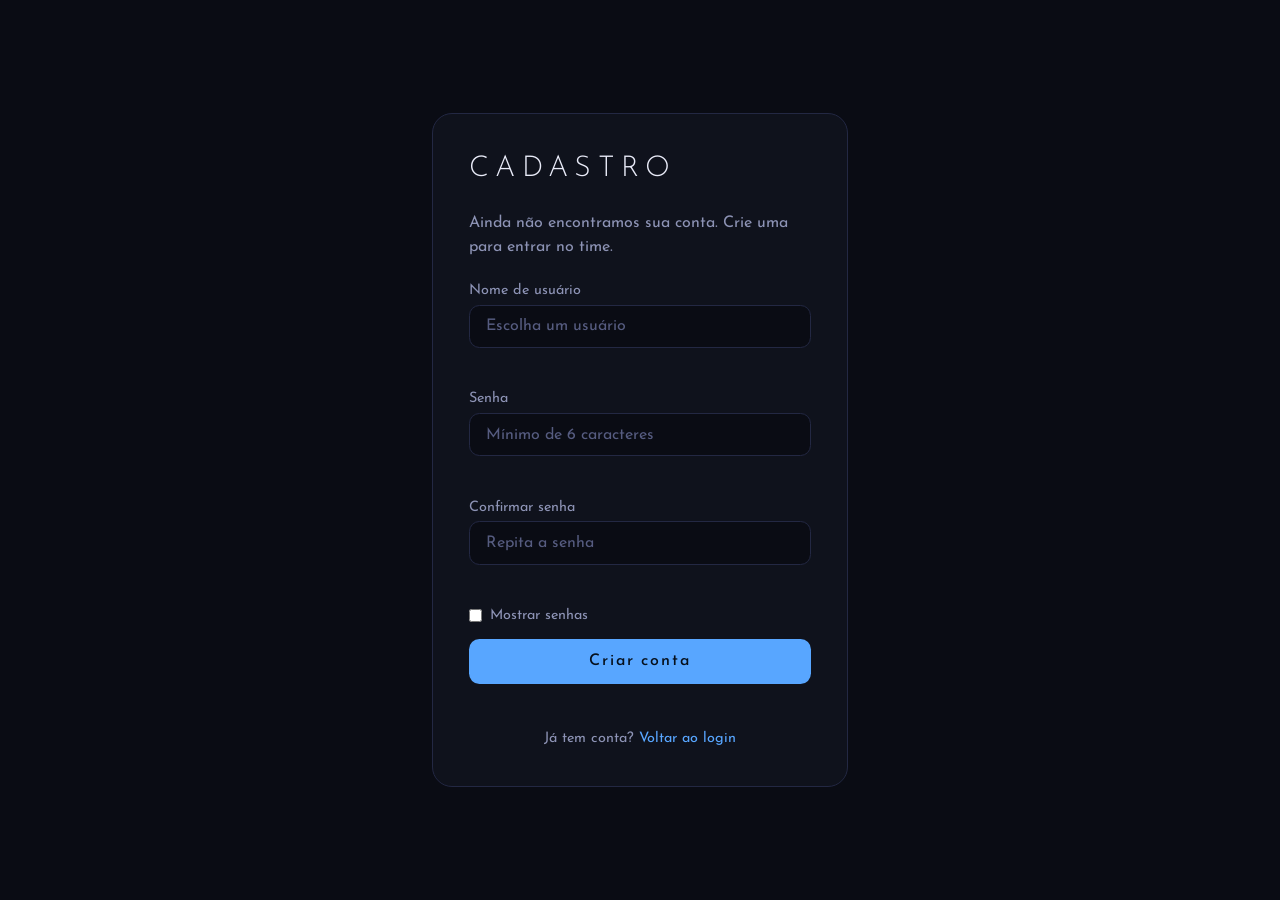
==== cadastro.html @ 7b5179e6 "br2" ====
<!DOCTYPE html>
<html lang="pt-BR">
<head>
  <meta charset="UTF-8">
  <meta name="viewport" content="width=device-width, initial-scale=1.0">
  <title>Cadastro</title>
  <link rel="preconnect" href="https://fonts.googleapis.com">
  <link rel="preconnect" href="https://fonts.gstatic.com" crossorigin>
  <link href="https://fonts.googleapis.com/css2?family=Josefin+Sans:wght@300;400;500;600&display=swap" rel="stylesheet">
  <link rel="stylesheet" href="./css/style.css">
</head>
<body class="plain">
  <main class="login">
    <section class="card">
      <h2>CADASTRO</h2>
      <p class="lead">Ainda não encontramos sua conta. Crie uma para entrar no time.</p>

      <form id="form" novalidate>
        <div class="field" id="f-user">
          <label for="user">Nome de usuário</label>
          <div class="input-wrap"><input id="user" type="text" autocomplete="username" placeholder="Escolha um usuário"></div>
          <p class="error" aria-live="polite"></p>
        </div>
        <div class="field" id="f-pass">
          <label for="pass">Senha</label>
          <div class="input-wrap"><input id="pass" type="password" autocomplete="new-password" placeholder="Mínimo de 6 caracteres"></div>
          <p class="error" aria-live="polite"></p>
        </div>
        <div class="field" id="f-pass2">
          <label for="pass2">Confirmar senha</label>
          <div class="input-wrap"><input id="pass2" type="password" autocomplete="new-password" placeholder="Repita a senha"></div>
          <p class="error" aria-live="polite"></p>
        </div>

        <label class="check"><input type="checkbox" id="show"> Mostrar senhas</label>

        <button type="submit" class="btn" id="btn">Criar conta</button>
        <p class="status" id="status" aria-live="polite"></p>
        <p class="alt">Já tem conta? <a href="index.html">Voltar ao login</a></p>
      </form>
    </section>
  </main>

  <script src="auth.js"></script>
  <script>
    const $ = (id) => document.getElementById(id);
    const status = $('status'), btn = $('btn');

    const q = new URLSearchParams(location.search);
    if (q.get('usuario')) $('user').value = q.get('usuario');

    function showError(id, msg) {
      const field = $(id).closest('.field');
      field.classList.toggle('invalid', !!msg);
      field.querySelector('.error').textContent = msg || '';
    }
    ['user', 'pass', 'pass2'].forEach((id) => $(id).addEventListener('input', () => showError(id, '')));

    $('show').addEventListener('change', (e) => {
      $('pass').type = $('pass2').type = e.target.checked ? 'text' : 'password';
    });

    $('form').addEventListener('submit', async (e) => {
      e.preventDefault();
      status.textContent = '';
      const user = $('user').value.trim(), pass = $('pass').value, pass2 = $('pass2').value;

      const errU = user.length < 3 ? 'Use pelo menos 3 caracteres.' : '';
      const errP = pass.length < 6 ? 'Use pelo menos 6 caracteres.' : '';
      const errP2 = pass2 !== pass ? 'As senhas não conferem.' : '';
      showError('user', errU); showError('pass', errP); showError('pass2', errP2);
      if (errU || errP || errP2) { $(errU ? 'user' : errP ? 'pass' : 'pass2').focus(); return; }

      btn.disabled = true;
      const result = await Auth.register(user, pass);

      if (result === 'exists') {
        btn.disabled = false;
        showError('user', 'Esse usuário já existe. Volte ao login.');
        $('user').focus();
        return;
      }
      if (result !== 'ok') {
        btn.disabled = false;
        status.textContent = 'Não foi possível salvar a conta neste navegador.';
        return;
      }
      status.textContent = 'Conta criada! Levando você ao login…';
      setTimeout(() => location.assign('login.html?cadastrado=1&usuario=' + encodeURIComponent(user)), 1200);
    });
  </script>
</body>
</html>
---- css/style.css ----
@font-face {
  font-family: "Alvarosa";
  src:
    local("Alvarosa Light"),
    url("fonts/Alvarosa-Light.woff2") format("woff2"),
    url("fonts/Alvarosa-Light.otf") format("opentype");
  font-weight: 300 400;
  font-style: normal;
  font-display: swap;
}

:root {
  --bg: #0a0c14;
  --panel: #11141f;
  --line: #232843;
  --text: #e9ebf8;
  --muted: #8d93b5;
  --accent: #58a6ff;
  --lamp: #ffda47;
  --mark: rgb(141 147 181 / 0.45);
  --error: #ff7a8a;
  --font: "Alvarosa", "Josefin Sans", system-ui, sans-serif;
}

* { box-sizing: border-box; margin: 0; }
html, body { min-height: 100%; }
body { font-family: var(--font); color: var(--text); background: var(--bg); display: grid; }

.stage {
  --mark-now: var(--mark);
  position: fixed;
  inset: 0;
  z-index: 0;
  overflow: hidden;
  transition: filter 0.7s ease, transform 0.7s ease;
}
.stage svg { display: block; width: 100%; height: 100%; overflow: visible; }

.login {
  position: relative;
  z-index: 1;
  width: 100%;
  min-height: 100vh;
  min-height: 100svh;
  padding: clamp(1.75rem, 4vw, 3rem);
  display: grid;
  place-items: center;
  pointer-events: none;
  transition: filter 0.7s ease, transform 0.7s ease;
}

#scene { --r-base: #11141f; --r-mid: #171b29; --r-light: #1d2233; --r-joint: #0a0c14; --r-stroke: #0e111a; --r-text: #2d3450; }
#scene.on { --r-base: #1e2632; --r-mid: #2b3746; --r-light: #3b4b5e; --r-joint: #151a24; --r-stroke: #0d121a; --r-text: #8fa6c4; }

.mat { transition: fill 0.6s cubic-bezier(0.4, 0, 0.2, 1), stroke 0.6s cubic-bezier(0.4, 0, 0.2, 1); }
#light-beam { opacity: 0; transition: opacity 0.6s; pointer-events: none; }
#scene.on #light-beam { opacity: 1; }
#core-glow { opacity: 0; transition: opacity 0.4s; }
#scene.on #core-glow { opacity: 1; }
#filament { stroke: #2a2a2a; transition: all 0.3s; }
#scene.on #filament { stroke: #fff; filter: drop-shadow(0 0 6px #ffea75); }
#bulb-glass { fill: rgba(255, 255, 255, 0.02); transition: fill 0.4s; }
#scene.on #bulb-glass { fill: rgba(255, 234, 117, 0.25); }
#visor-light { fill: #0a3a60; transition: all 0.5s; animation: pulse 2.4s ease-in-out infinite; }
#scene.on #visor-light { fill: var(--accent); filter: drop-shadow(0 0 12px var(--accent)); animation: none; }

@keyframes pulse { 50% { fill: #1c6fb8; } }
@keyframes float { 50% { transform: translateY(-15px); } }

#foreground-group { animation: float 6s ease-in-out infinite; }
#right-arm, #right-elbow, #right-hand, #switch-handle {
  transition: all 0.15s cubic-bezier(0.4, 0, 0.2, 1), stroke 0.6s, fill 0.6s;
}
#robot-scale { cursor: pointer; touch-action: manipulation; -webkit-tap-highlight-color: transparent; }
#robot-scale:focus, #robot-scale:focus-visible { outline: none; }

.lit .card { border-color: rgb(255 218 71 / 0.3); box-shadow: 0 0 48px rgb(255 218 71 / 0.07); }

.card {
  background: rgb(17 20 31 / 0.86);
  backdrop-filter: blur(6px);
  border: 1px solid var(--line);
  border-radius: 1.25rem;
  padding: 2.5rem 2.25rem;
  opacity: 0.28;
  pointer-events: none;
  transition: opacity 0.6s, border-color 0.6s, box-shadow 0.6s;
}
@media (min-width: 761px) {
  .card { transform: translateX(clamp(-11rem, -12vw, -5rem)); }
}
.lit .card { opacity: 1; pointer-events: auto; }

/* Frase de chamada: apagada com a luz desligada, acesa com a luz ligada */
.welcome-message {
  position: absolute;
  top: clamp(2rem, 7vh, 5rem);
  right: clamp(1.5rem, 5vw, 5rem);
  width: min(34rem, 45vw);
  display: flex;
  flex-direction: column;
  gap: 0.15em;
  font-family: 'Unbounded', 'Arial Black', sans-serif;
  font-size: clamp(2.2rem, 4.5vw, 5.5rem);
  font-weight: 900;
  text-transform: uppercase;
  line-height: 0.95;
  letter-spacing: calc(0.03em + 5px);
  text-align: right;
  color: var(--text);
  opacity: 0.28;
  pointer-events: none;
  transition: opacity 0.6s ease;
}
.welcome-message span { display: block; }
.lit .welcome-message { opacity: 0.85; pointer-events: auto; }
.lit .welcome-message:hover { opacity: 0.08; }

.loading-overlay {
  position: fixed;
  inset: 0;
  z-index: 10;
  display: grid;
  place-content: center;
  justify-items: center;
  gap: 1rem;
  color: var(--text);
  background: rgb(6 8 14 / 0.28);
  opacity: 0;
  visibility: hidden;
  pointer-events: none;
  transition: opacity 0.55s ease, visibility 0s linear 0.55s;
}
.loading-overlay p { font-size: 1rem; letter-spacing: 0.08em; }
.loader {
  width: 3rem; height: 3rem;
  border: 3px solid rgb(233 235 248 / 0.22);
  border-top-color: var(--lamp);
  border-radius: 50%;
  animation: spin 0.85s linear infinite;
}
@keyframes spin { to { transform: rotate(360deg); } }
body.is-loading .stage, body.is-loading .login { filter: blur(10px); transform: scale(1.02); }
body.is-loading .loading-overlay { opacity: 1; visibility: visible; pointer-events: auto; transition-delay: 0s; }

.card h2 { font-size: 1.8rem; font-weight: 300; letter-spacing: 0.22em; margin-bottom: 1.75rem; }
.field { margin-bottom: 1.25rem; }
.field label { display: block; font-size: 0.9rem; color: var(--muted); margin-bottom: 0.4rem; }
.input-wrap { position: relative; }
.input-wrap input {
  width: 100%; font: inherit; color: var(--text);
  background: var(--bg); border: 1px solid var(--line); border-radius: 0.65rem;
  padding: 0.8rem 1rem; transition: border-color 0.2s, box-shadow 0.2s;
}
.input-wrap input::placeholder { color: #565c80; }
.input-wrap input:focus-visible { outline: none; border-color: var(--accent); box-shadow: 0 0 0 3px rgb(88 166 255 / 0.28); }
.field.invalid input { border-color: var(--error); }

.toggle {
  position: absolute; right: 0.4rem; top: 50%; transform: translateY(-50%);
  display: grid; place-items: center; width: 2.25rem; height: 2.25rem;
  font: inherit; color: var(--muted); background: none; border: 0; border-radius: 0.4rem; padding: 0; cursor: pointer;
}
.password-icon { font-size: 1.25rem; line-height: 1; }
.password-icon-on { display: none; }
.toggle.is-visible .password-icon-off { display: none; }
.toggle.is-visible .password-icon-on { display: block; }
.password-icon-off { position: relative; }
.password-icon-off::after {
  content: ""; position: absolute; top: 50%; left: -0.1rem; width: 1.45rem; height: 1.5px;
  background: currentColor; transform: rotate(-45deg); transform-origin: center;
}
.sr-only {
  position: absolute; width: 1px; height: 1px; padding: 0; margin: -1px;
  overflow: hidden; clip: rect(0, 0, 0, 0); white-space: nowrap; border: 0;
}
.toggle:hover { color: var(--text); }
.toggle:focus-visible { outline: 2px solid var(--accent); }

.error { min-height: 1.1rem; margin-top: 0.35rem; font-size: 0.85rem; color: var(--error); }
.btn {
  width: 100%; font: inherit; font-weight: 500; letter-spacing: 0.12em; color: #06101c; background: var(--accent);
  border: 0; border-radius: 0.65rem; padding: 0.9rem 1rem; margin-top: 0.5rem; cursor: pointer;
  transition: transform 0.15s, filter 0.2s;
}
.btn:hover { filter: brightness(1.1); }
.btn:active { transform: scale(0.98); }
.btn:focus-visible { outline: 3px solid #fff; outline-offset: 2px; }
.btn[disabled] { opacity: 0.7; cursor: progress; }
.status { min-height: 1.2rem; margin-top: 1rem; text-align: center; font-size: 0.9rem; color: var(--muted); }
.alt { margin-top: 0.75rem; text-align: center; font-size: 0.9rem; color: var(--muted); }
.alt a { color: var(--accent); text-decoration: none; }
.alt a:hover, .alt a:focus-visible { text-decoration: underline; }
.check { display: flex; align-items: center; gap: 0.5rem; font-size: 0.9rem; color: var(--muted); margin-bottom: 0.5rem; cursor: pointer; }

/* Telas simples (cadastro e menu): sem robô, cartão sempre visível */
.plain .login { pointer-events: auto; }
.plain .card { width: min(26rem, 100%); opacity: 1; pointer-events: auto; transform: none; }
.plain .card p.lead { color: var(--muted); margin-bottom: 1.5rem; line-height: 1.5; }

@media (max-width: 760px) {
  .login { padding: 1.25rem; }
  .card { padding: 1.75rem 1.5rem; }
  .card h2 { margin-bottom: 1.25rem; }
  .welcome-message {
    top: auto; bottom: 1.5rem; right: 1.25rem;
    width: min(15rem, 58vw); font-size: 1rem; letter-spacing: 2px; gap: 0.25rem;
  }
}
@media (prefers-reduced-motion: reduce) {
  #foreground-group, #visor-light, .loader { animation: none; }
  * { transition: none !important; }
}
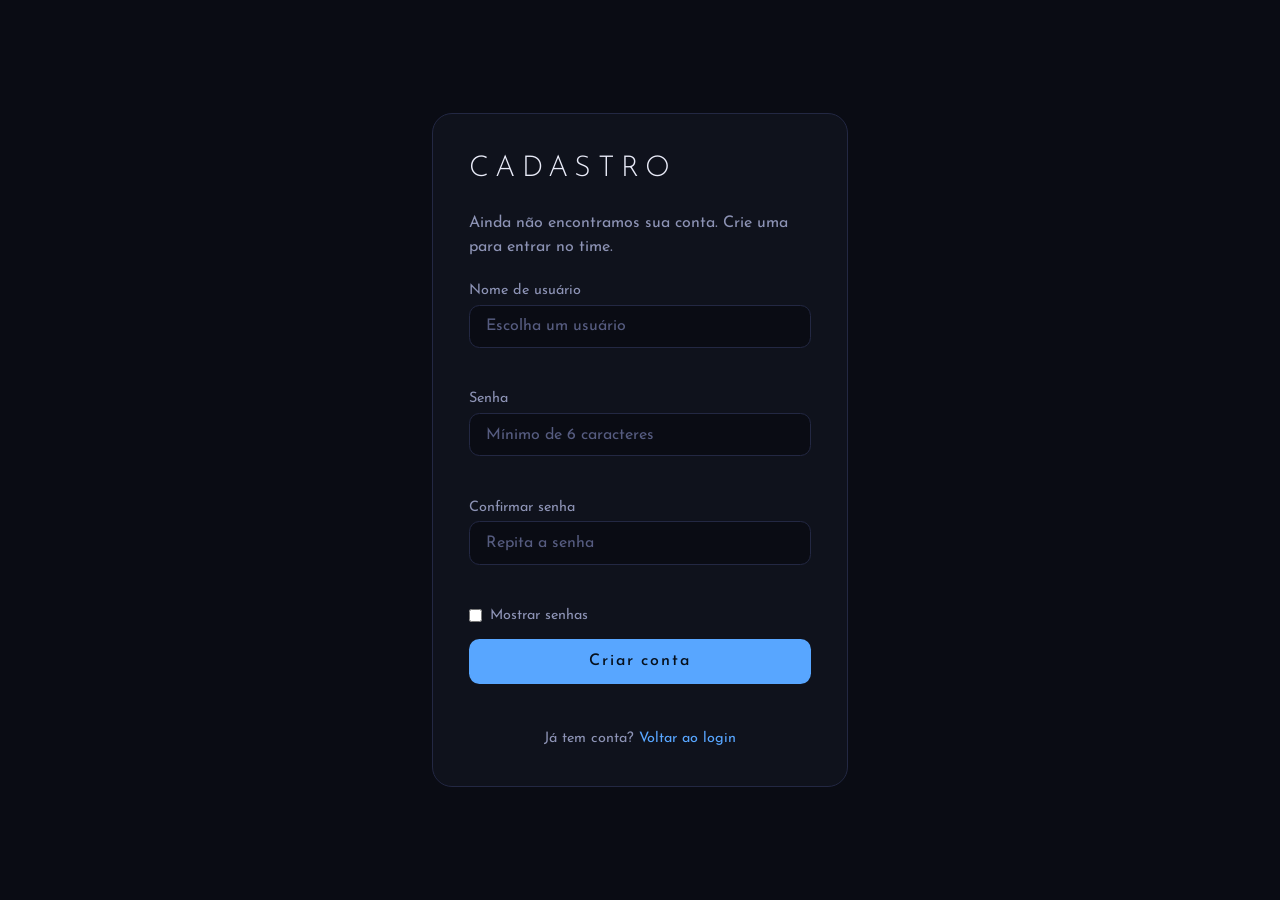
==== commit ae186b86: "br3" ====
--- a/cadastro.html
+++ b/cadastro.html
@@ -7,7 +7,7 @@
   <link rel="preconnect" href="https://fonts.googleapis.com">
   <link rel="preconnect" href="https://fonts.gstatic.com" crossorigin>
   <link href="https://fonts.googleapis.com/css2?family=Josefin+Sans:wght@300;400;500;600&display=swap" rel="stylesheet">
-  <link rel="stylesheet" href="./css/style.css">
+  <link rel="stylesheet" href="css/style.css">
 </head>
 <body class="plain">
   <main class="login">
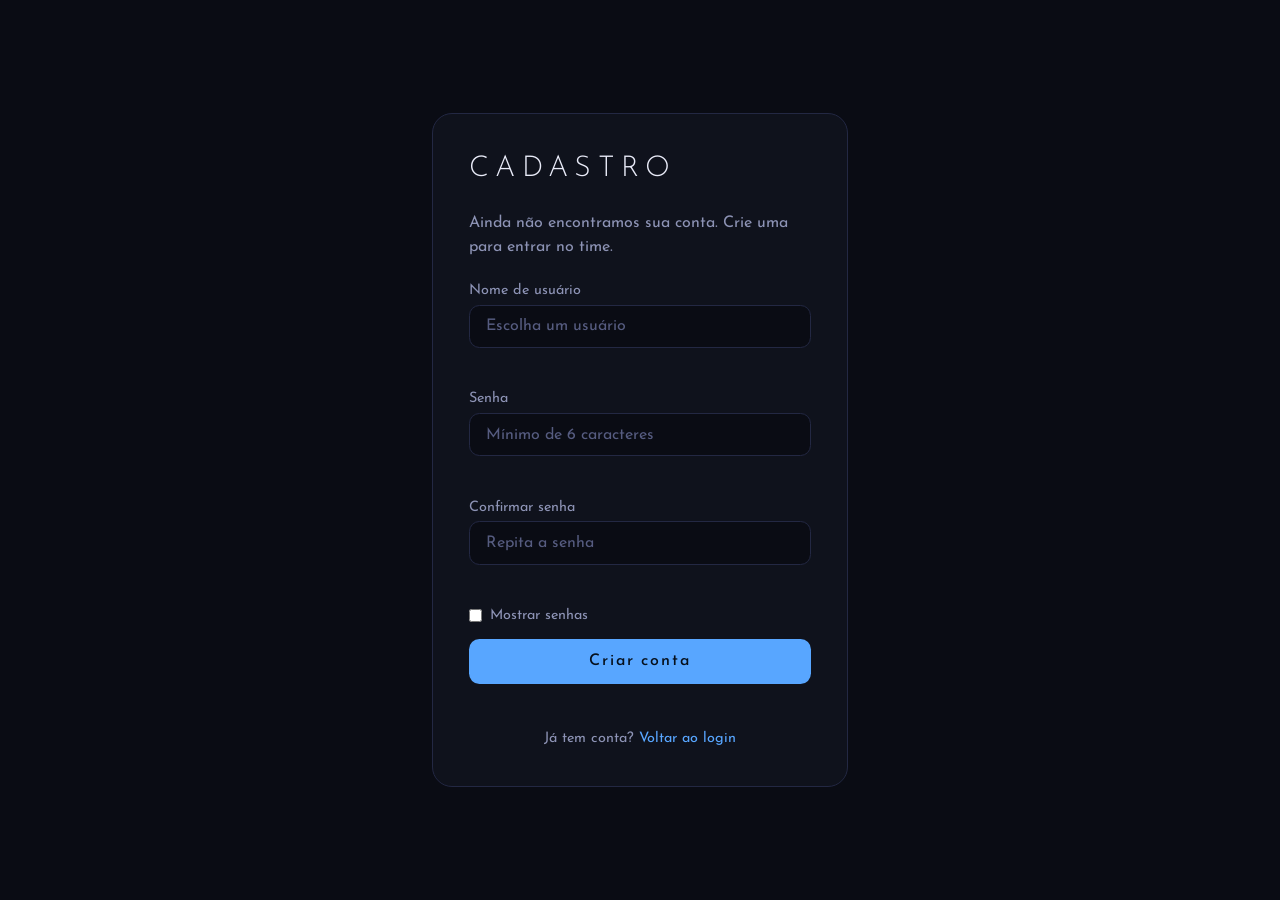
==== commit e296045d: "b4" ====
--- a/cadastro.html
+++ b/cadastro.html
@@ -7,7 +7,7 @@
   <link rel="preconnect" href="https://fonts.googleapis.com">
   <link rel="preconnect" href="https://fonts.gstatic.com" crossorigin>
   <link href="https://fonts.googleapis.com/css2?family=Josefin+Sans:wght@300;400;500;600&display=swap" rel="stylesheet">
-  <link rel="stylesheet" href="css/style.css">
+  <link rel="stylesheet" href="style.css">
 </head>
 <body class="plain">
   <main class="login">
--- a/style.css
+++ b/style.css
@@ -0,0 +1,213 @@
+@font-face {
+  font-family: "Alvarosa";
+  src:
+    local("Alvarosa Light"),
+    url("fonts/Alvarosa-Light.woff2") format("woff2"),
+    url("fonts/Alvarosa-Light.otf") format("opentype");
+  font-weight: 300 400;
+  font-style: normal;
+  font-display: swap;
+}
+
+:root {
+  --bg: #0a0c14;
+  --panel: #11141f;
+  --line: #232843;
+  --text: #e9ebf8;
+  --muted: #8d93b5;
+  --accent: #58a6ff;
+  --lamp: #ffda47;
+  --mark: rgb(141 147 181 / 0.45);
+  --error: #ff7a8a;
+  --font: "Alvarosa", "Josefin Sans", system-ui, sans-serif;
+}
+
+* { box-sizing: border-box; margin: 0; }
+html, body { min-height: 100%; }
+body { font-family: var(--font); color: var(--text); background: var(--bg); display: grid; }
+
+.stage {
+  --mark-now: var(--mark);
+  position: fixed;
+  inset: 0;
+  z-index: 0;
+  overflow: hidden;
+  transition: filter 0.7s ease, transform 0.7s ease;
+}
+.stage svg { display: block; width: 100%; height: 100%; overflow: visible; }
+
+.login {
+  position: relative;
+  z-index: 1;
+  width: 100%;
+  min-height: 100vh;
+  min-height: 100svh;
+  padding: clamp(1.75rem, 4vw, 3rem);
+  display: grid;
+  place-items: center;
+  pointer-events: none;
+  transition: filter 0.7s ease, transform 0.7s ease;
+}
+
+#scene { --r-base: #11141f; --r-mid: #171b29; --r-light: #1d2233; --r-joint: #0a0c14; --r-stroke: #0e111a; --r-text: #2d3450; }
+#scene.on { --r-base: #1e2632; --r-mid: #2b3746; --r-light: #3b4b5e; --r-joint: #151a24; --r-stroke: #0d121a; --r-text: #8fa6c4; }
+
+.mat { transition: fill 0.6s cubic-bezier(0.4, 0, 0.2, 1), stroke 0.6s cubic-bezier(0.4, 0, 0.2, 1); }
+#light-beam { opacity: 0; transition: opacity 0.6s; pointer-events: none; }
+#scene.on #light-beam { opacity: 1; }
+#core-glow { opacity: 0; transition: opacity 0.4s; }
+#scene.on #core-glow { opacity: 1; }
+#filament { stroke: #2a2a2a; transition: all 0.3s; }
+#scene.on #filament { stroke: #fff; filter: drop-shadow(0 0 6px #ffea75); }
+#bulb-glass { fill: rgba(255, 255, 255, 0.02); transition: fill 0.4s; }
+#scene.on #bulb-glass { fill: rgba(255, 234, 117, 0.25); }
+#visor-light { fill: #0a3a60; transition: all 0.5s; animation: pulse 2.4s ease-in-out infinite; }
+#scene.on #visor-light { fill: var(--accent); filter: drop-shadow(0 0 12px var(--accent)); animation: none; }
+
+@keyframes pulse { 50% { fill: #1c6fb8; } }
+@keyframes float { 50% { transform: translateY(-15px); } }
+
+#foreground-group { animation: float 6s ease-in-out infinite; }
+#right-arm, #right-elbow, #right-hand, #switch-handle {
+  transition: all 0.15s cubic-bezier(0.4, 0, 0.2, 1), stroke 0.6s, fill 0.6s;
+}
+#robot-scale { cursor: pointer; touch-action: manipulation; -webkit-tap-highlight-color: transparent; }
+#robot-scale:focus, #robot-scale:focus-visible { outline: none; }
+
+.lit .card { border-color: rgb(255 218 71 / 0.3); box-shadow: 0 0 48px rgb(255 218 71 / 0.07); }
+
+.card {
+  background: rgb(17 20 31 / 0.86);
+  backdrop-filter: blur(6px);
+  border: 1px solid var(--line);
+  border-radius: 1.25rem;
+  padding: 2.5rem 2.25rem;
+  opacity: 0.28;
+  pointer-events: none;
+  transition: opacity 0.6s, border-color 0.6s, box-shadow 0.6s;
+}
+@media (min-width: 761px) {
+  .card { transform: translateX(clamp(-11rem, -12vw, -5rem)); }
+}
+.lit .card { opacity: 1; pointer-events: auto; }
+
+/* Frase de chamada: apagada com a luz desligada, acesa com a luz ligada */
+.welcome-message {
+  position: absolute;
+  top: clamp(2rem, 7vh, 5rem);
+  right: clamp(1.5rem, 5vw, 5rem);
+  width: min(34rem, 45vw);
+  display: flex;
+  flex-direction: column;
+  gap: 0.15em;
+  font-family: 'Unbounded', 'Arial Black', sans-serif;
+  font-size: clamp(2.2rem, 4.5vw, 5.5rem);
+  font-weight: 900;
+  text-transform: uppercase;
+  line-height: 0.95;
+  letter-spacing: calc(0.03em + 5px);
+  text-align: right;
+  color: var(--text);
+  opacity: 0.28;
+  pointer-events: none;
+  transition: opacity 0.6s ease;
+}
+.welcome-message span { display: block; }
+.lit .welcome-message { opacity: 0.85; pointer-events: auto; }
+.lit .welcome-message:hover { opacity: 0.08; }
+
+.loading-overlay {
+  position: fixed;
+  inset: 0;
+  z-index: 10;
+  display: grid;
+  place-content: center;
+  justify-items: center;
+  gap: 1rem;
+  color: var(--text);
+  background: rgb(6 8 14 / 0.28);
+  opacity: 0;
+  visibility: hidden;
+  pointer-events: none;
+  transition: opacity 0.55s ease, visibility 0s linear 0.55s;
+}
+.loading-overlay p { font-size: 1rem; letter-spacing: 0.08em; }
+.loader {
+  width: 3rem; height: 3rem;
+  border: 3px solid rgb(233 235 248 / 0.22);
+  border-top-color: var(--lamp);
+  border-radius: 50%;
+  animation: spin 0.85s linear infinite;
+}
+@keyframes spin { to { transform: rotate(360deg); } }
+body.is-loading .stage, body.is-loading .login { filter: blur(10px); transform: scale(1.02); }
+body.is-loading .loading-overlay { opacity: 1; visibility: visible; pointer-events: auto; transition-delay: 0s; }
+
+.card h2 { font-size: 1.8rem; font-weight: 300; letter-spacing: 0.22em; margin-bottom: 1.75rem; }
+.field { margin-bottom: 1.25rem; }
+.field label { display: block; font-size: 0.9rem; color: var(--muted); margin-bottom: 0.4rem; }
+.input-wrap { position: relative; }
+.input-wrap input {
+  width: 100%; font: inherit; color: var(--text);
+  background: var(--bg); border: 1px solid var(--line); border-radius: 0.65rem;
+  padding: 0.8rem 1rem; transition: border-color 0.2s, box-shadow 0.2s;
+}
+.input-wrap input::placeholder { color: #565c80; }
+.input-wrap input:focus-visible { outline: none; border-color: var(--accent); box-shadow: 0 0 0 3px rgb(88 166 255 / 0.28); }
+.field.invalid input { border-color: var(--error); }
+
+.toggle {
+  position: absolute; right: 0.4rem; top: 50%; transform: translateY(-50%);
+  display: grid; place-items: center; width: 2.25rem; height: 2.25rem;
+  font: inherit; color: var(--muted); background: none; border: 0; border-radius: 0.4rem; padding: 0; cursor: pointer;
+}
+.password-icon { font-size: 1.25rem; line-height: 1; }
+.password-icon-on { display: none; }
+.toggle.is-visible .password-icon-off { display: none; }
+.toggle.is-visible .password-icon-on { display: block; }
+.password-icon-off { position: relative; }
+.password-icon-off::after {
+  content: ""; position: absolute; top: 50%; left: -0.1rem; width: 1.45rem; height: 1.5px;
+  background: currentColor; transform: rotate(-45deg); transform-origin: center;
+}
+.sr-only {
+  position: absolute; width: 1px; height: 1px; padding: 0; margin: -1px;
+  overflow: hidden; clip: rect(0, 0, 0, 0); white-space: nowrap; border: 0;
+}
+.toggle:hover { color: var(--text); }
+.toggle:focus-visible { outline: 2px solid var(--accent); }
+
+.error { min-height: 1.1rem; margin-top: 0.35rem; font-size: 0.85rem; color: var(--error); }
+.btn {
+  width: 100%; font: inherit; font-weight: 500; letter-spacing: 0.12em; color: #06101c; background: var(--accent);
+  border: 0; border-radius: 0.65rem; padding: 0.9rem 1rem; margin-top: 0.5rem; cursor: pointer;
+  transition: transform 0.15s, filter 0.2s;
+}
+.btn:hover { filter: brightness(1.1); }
+.btn:active { transform: scale(0.98); }
+.btn:focus-visible { outline: 3px solid #fff; outline-offset: 2px; }
+.btn[disabled] { opacity: 0.7; cursor: progress; }
+.status { min-height: 1.2rem; margin-top: 1rem; text-align: center; font-size: 0.9rem; color: var(--muted); }
+.alt { margin-top: 0.75rem; text-align: center; font-size: 0.9rem; color: var(--muted); }
+.alt a { color: var(--accent); text-decoration: none; }
+.alt a:hover, .alt a:focus-visible { text-decoration: underline; }
+.check { display: flex; align-items: center; gap: 0.5rem; font-size: 0.9rem; color: var(--muted); margin-bottom: 0.5rem; cursor: pointer; }
+
+/* Telas simples (cadastro e menu): sem robô, cartão sempre visível */
+.plain .login { pointer-events: auto; }
+.plain .card { width: min(26rem, 100%); opacity: 1; pointer-events: auto; transform: none; }
+.plain .card p.lead { color: var(--muted); margin-bottom: 1.5rem; line-height: 1.5; }
+
+@media (max-width: 760px) {
+  .login { padding: 1.25rem; }
+  .card { padding: 1.75rem 1.5rem; }
+  .card h2 { margin-bottom: 1.25rem; }
+  .welcome-message {
+    top: auto; bottom: 1.5rem; right: 1.25rem;
+    width: min(15rem, 58vw); font-size: 1rem; letter-spacing: 2px; gap: 0.25rem;
+  }
+}
+@media (prefers-reduced-motion: reduce) {
+  #foreground-group, #visor-light, .loader { animation: none; }
+  * { transition: none !important; }
+}
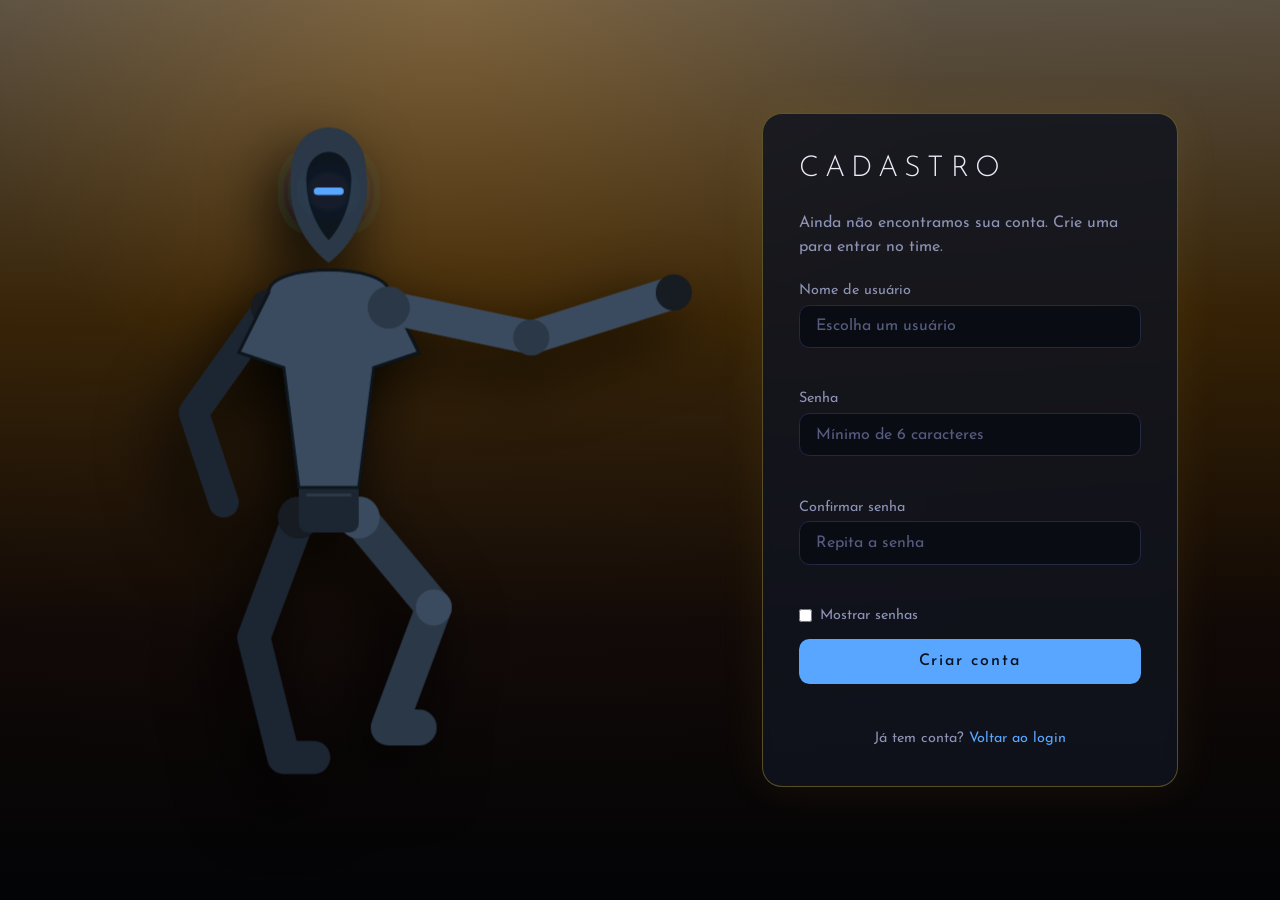
==== commit a51a2742: "b4" ====
--- a/cadastro.html
+++ b/cadastro.html
@@ -9,7 +9,51 @@
   <link href="https://fonts.googleapis.com/css2?family=Josefin+Sans:wght@300;400;500;600&display=swap" rel="stylesheet">
   <link rel="stylesheet" href="style.css">
 </head>
-<body class="plain">
+<body class="plain has-robot">
+  <div class="stage">
+    <svg id="scene" class="on" aria-hidden="true" preserveAspectRatio="xMidYMid meet" viewBox="0 0 1600 900" xmlns="http://www.w3.org/2000/svg">
+      <defs>
+        <filter id="soft-depth-shadow" x="-30%" y="-30%" width="160%" height="160%">
+          <feDropShadow dx="-10" dy="18" stdDeviation="22" flood-color="#000000" flood-opacity="0.95"/>
+        </filter>
+      </defs>
+
+      <!-- Robô da tela de login, flutuando no meio da tela (posição ajustada por fit() no script) -->
+      <g id="robot-place" transform="translate(544 450) scale(1.5)">
+        <g class="robot-float">
+          <g transform="translate(-421 -355)" filter="url(#soft-depth-shadow)">
+          <path class="mat" d="M 310 260 L 260 330 L 280 390" fill="none" style="stroke: var(--r-base);" stroke-width="20" stroke-linejoin="round" stroke-linecap="round"/>
+          <circle class="mat" cx="310" cy="260" r="12" style="fill: var(--r-joint);" />
+
+          <path class="mat" d="M 330 400 L 300 480 L 320 560 L 340 560" fill="none" style="stroke: var(--r-base);" stroke-width="22" stroke-linejoin="round" stroke-linecap="round" />
+          <circle class="mat" cx="330" cy="400" r="14" style="fill: var(--r-joint);"/>
+
+          <path class="mat" d="M 370 400 L 420 460 L 390 540 L 410 540" fill="none" style="stroke: var(--r-mid);" stroke-width="24" stroke-linejoin="round" stroke-linecap="round" />
+          <circle class="mat" cx="370" cy="400" r="14" style="fill: var(--r-light);"/>
+          <circle class="mat" cx="420" cy="460" r="12" style="fill: var(--r-light);"/>
+
+          <rect class="mat" x="330" y="375" width="40" height="35" style="fill: var(--r-base);" rx="6" />
+          <line class="mat" x1="335" y1="385" x2="365" y2="385" style="stroke: var(--r-mid);" stroke-width="2"/>
+
+          <path class="mat" d="M 310 250 C 310 230 390 230 390 250 L 410 290 L 380 300 L 370 380 L 330 380 L 320 300 L 290 290 Z" style="fill: var(--r-light); stroke: var(--r-stroke);" stroke-width="2" />
+
+          <path class="mat" d="M 325 170 C 325 130 375 130 375 170 C 380 210 350 230 350 230 C 350 230 320 210 325 170 Z" style="fill: var(--r-mid);" />
+          <path class="mat" d="M 335 175 C 335 150 365 150 365 175 C 365 200 350 215 350 215 C 350 215 335 200 335 175 Z" style="fill: var(--r-stroke);" />
+
+          <rect id="visor-light" x="340" y="180" width="20" height="5" rx="2.5" />
+
+          <g id="right-arm-group">
+            <path id="right-arm" class="mat" d="M 390 260 L 485 280 L 580 250" fill="none" style="stroke: var(--r-light);" stroke-width="22" stroke-linejoin="round" stroke-linecap="round"/>
+            <circle class="mat" cx="390" cy="260" r="14" style="fill: var(--r-mid);" />
+            <circle id="right-elbow" class="mat" cx="485" cy="280" r="12" style="fill: var(--r-mid);" />
+            <circle id="right-hand" class="mat" cx="580" cy="250" r="12" style="fill: var(--r-joint);" />
+          </g>
+          </g>
+        </g>
+      </g>
+    </svg>
+  </div>
+
   <main class="login">
     <section class="card">
       <h2>CADASTRO</h2>
@@ -45,6 +89,21 @@
   <script>
     const $ = (id) => document.getElementById(id);
     const status = $('status'), btn = $('btn');
+
+    // Enquadra o robô flutuante: no meio-esquerda no desktop, no topo no celular
+    const scene = $('scene'), place = $('robot-place');
+    function fit() {
+      const r = innerWidth / innerHeight, port = r < 1;
+      const W = port ? 520 : 900 * r, H = W / r;
+      const S = port ? 0.6 : 1.5;
+      const cx = port ? W / 2 : W * 0.34, cy = port ? 160 : H * 0.5;
+      scene.setAttribute('viewBox', `0 0 ${W} ${H}`);
+      place.setAttribute('transform', `translate(${cx} ${cy}) scale(${S})`);
+      // reserva o topo para o robô quando o cartão fica embaixo
+      document.documentElement.style.setProperty('--robot-space', ((cy + 220 * S) * innerWidth / W + 16) + 'px');
+    }
+    fit();
+    addEventListener('resize', fit);
 
     const q = new URLSearchParams(location.search);
     if (q.get('usuario')) $('user').value = q.get('usuario');
--- a/style.css
+++ b/style.css
@@ -198,6 +198,22 @@
 .plain .card { width: min(26rem, 100%); opacity: 1; pointer-events: auto; transform: none; }
 .plain .card p.lead { color: var(--muted); margin-bottom: 1.5rem; line-height: 1.5; }
 
+/* Cadastro: robô flutuando no meio da tela, com luz âmbar suave vinda de cima (base: gemini-svg.svg) */
+.has-robot .stage {
+  /* luz âmbar suave vinda de cima + aura do ambiente, atrás do robô */
+  background:
+    linear-gradient(180deg, rgb(255 224 178 / 0.34) 0%, rgb(255 152 0 / 0.2) 35%, rgb(230 81 0 / 0.06) 70%, transparent 100%),
+    radial-gradient(70% 90% at 35% 0%, rgb(255 152 0 / 0.22) 0%, rgb(7 8 10 / 0.9) 55%, #030406 100%),
+    #030406;
+}
+.robot-float { transform-box: fill-box; transform-origin: 50% 50%; animation: float-drift 6.8s ease-in-out infinite; }
+@keyframes float-drift {
+  0%, 100% { transform: translateY(0) rotate(-1.5deg); }
+  50% { transform: translateY(-22px) rotate(1.5deg); }
+}
+.has-robot .login { justify-items: end; padding-right: clamp(1.75rem, 8vw, 9rem); }
+.has-robot .card { border-color: rgb(255 218 71 / 0.3); box-shadow: 0 0 48px rgb(255 218 71 / 0.07); }
+
 @media (max-width: 760px) {
   .login { padding: 1.25rem; }
   .card { padding: 1.75rem 1.5rem; }
@@ -207,7 +223,11 @@
     width: min(15rem, 58vw); font-size: 1rem; letter-spacing: 2px; gap: 0.25rem;
   }
 }
+/* Telas estreitas ou em pé: robô no topo, cartão logo abaixo */
+@media (max-width: 760px), (max-aspect-ratio: 1/1) {
+  .has-robot .login { justify-items: center; align-items: start; padding: var(--robot-space, 14rem) 1.25rem 1.5rem; }
+}
 @media (prefers-reduced-motion: reduce) {
-  #foreground-group, #visor-light, .loader { animation: none; }
+  #foreground-group, #visor-light, .loader, .robot-float { animation: none; }
   * { transition: none !important; }
 }
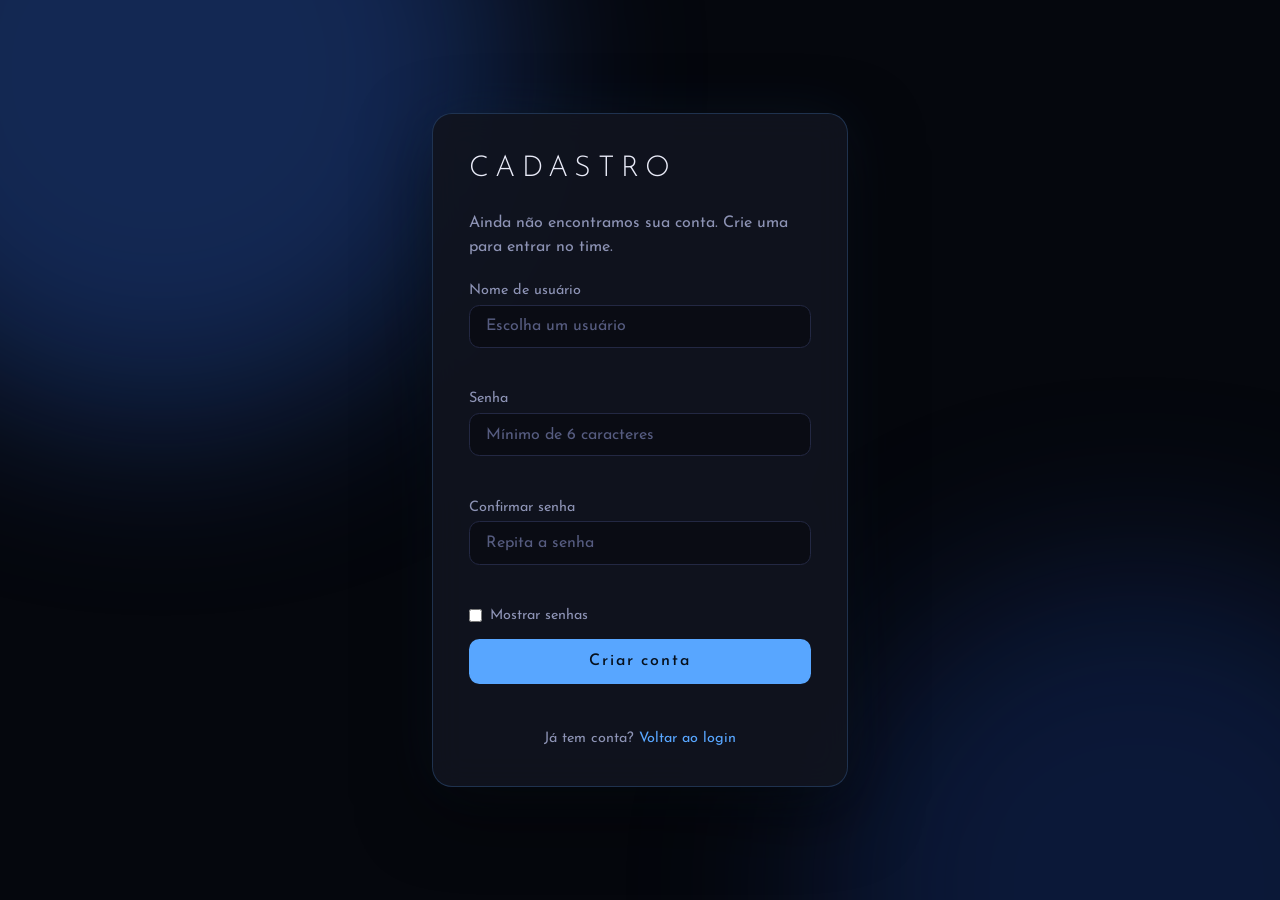
==== commit 38bf8cd0: "a" ====
--- a/cadastro.html
+++ b/cadastro.html
@@ -9,50 +9,8 @@
   <link href="https://fonts.googleapis.com/css2?family=Josefin+Sans:wght@300;400;500;600&display=swap" rel="stylesheet">
   <link rel="stylesheet" href="style.css">
 </head>
-<body class="plain has-robot">
-  <div class="stage">
-    <svg id="scene" class="on" aria-hidden="true" preserveAspectRatio="xMidYMid meet" viewBox="0 0 1600 900" xmlns="http://www.w3.org/2000/svg">
-      <defs>
-        <filter id="soft-depth-shadow" x="-30%" y="-30%" width="160%" height="160%">
-          <feDropShadow dx="-10" dy="18" stdDeviation="22" flood-color="#000000" flood-opacity="0.95"/>
-        </filter>
-      </defs>
-
-      <!-- Robô da tela de login, flutuando no meio da tela (posição ajustada por fit() no script) -->
-      <g id="robot-place" transform="translate(544 450) scale(1.5)">
-        <g class="robot-float">
-          <g transform="translate(-421 -355)" filter="url(#soft-depth-shadow)">
-          <path class="mat" d="M 310 260 L 260 330 L 280 390" fill="none" style="stroke: var(--r-base);" stroke-width="20" stroke-linejoin="round" stroke-linecap="round"/>
-          <circle class="mat" cx="310" cy="260" r="12" style="fill: var(--r-joint);" />
-
-          <path class="mat" d="M 330 400 L 300 480 L 320 560 L 340 560" fill="none" style="stroke: var(--r-base);" stroke-width="22" stroke-linejoin="round" stroke-linecap="round" />
-          <circle class="mat" cx="330" cy="400" r="14" style="fill: var(--r-joint);"/>
-
-          <path class="mat" d="M 370 400 L 420 460 L 390 540 L 410 540" fill="none" style="stroke: var(--r-mid);" stroke-width="24" stroke-linejoin="round" stroke-linecap="round" />
-          <circle class="mat" cx="370" cy="400" r="14" style="fill: var(--r-light);"/>
-          <circle class="mat" cx="420" cy="460" r="12" style="fill: var(--r-light);"/>
-
-          <rect class="mat" x="330" y="375" width="40" height="35" style="fill: var(--r-base);" rx="6" />
-          <line class="mat" x1="335" y1="385" x2="365" y2="385" style="stroke: var(--r-mid);" stroke-width="2"/>
-
-          <path class="mat" d="M 310 250 C 310 230 390 230 390 250 L 410 290 L 380 300 L 370 380 L 330 380 L 320 300 L 290 290 Z" style="fill: var(--r-light); stroke: var(--r-stroke);" stroke-width="2" />
-
-          <path class="mat" d="M 325 170 C 325 130 375 130 375 170 C 380 210 350 230 350 230 C 350 230 320 210 325 170 Z" style="fill: var(--r-mid);" />
-          <path class="mat" d="M 335 175 C 335 150 365 150 365 175 C 365 200 350 215 350 215 C 350 215 335 200 335 175 Z" style="fill: var(--r-stroke);" />
-
-          <rect id="visor-light" x="340" y="180" width="20" height="5" rx="2.5" />
-
-          <g id="right-arm-group">
-            <path id="right-arm" class="mat" d="M 390 260 L 485 280 L 580 250" fill="none" style="stroke: var(--r-light);" stroke-width="22" stroke-linejoin="round" stroke-linecap="round"/>
-            <circle class="mat" cx="390" cy="260" r="14" style="fill: var(--r-mid);" />
-            <circle id="right-elbow" class="mat" cx="485" cy="280" r="12" style="fill: var(--r-mid);" />
-            <circle id="right-hand" class="mat" cx="580" cy="250" r="12" style="fill: var(--r-joint);" />
-          </g>
-          </g>
-        </g>
-      </g>
-    </svg>
-  </div>
+<body class="plain cadastro">
+  <div class="backdrop" aria-hidden="true"></div>
 
   <main class="login">
     <section class="card">
@@ -80,7 +38,7 @@
 
         <button type="submit" class="btn" id="btn">Criar conta</button>
         <p class="status" id="status" aria-live="polite"></p>
-        <p class="alt">Já tem conta? <a href="index.html">Voltar ao login</a></p>
+        <p class="alt">Já tem conta? <a href="login.html">Voltar ao login</a></p>
       </form>
     </section>
   </main>
@@ -89,21 +47,6 @@
   <script>
     const $ = (id) => document.getElementById(id);
     const status = $('status'), btn = $('btn');
-
-    // Enquadra o robô flutuante: no meio-esquerda no desktop, no topo no celular
-    const scene = $('scene'), place = $('robot-place');
-    function fit() {
-      const r = innerWidth / innerHeight, port = r < 1;
-      const W = port ? 520 : 900 * r, H = W / r;
-      const S = port ? 0.6 : 1.5;
-      const cx = port ? W / 2 : W * 0.34, cy = port ? 160 : H * 0.5;
-      scene.setAttribute('viewBox', `0 0 ${W} ${H}`);
-      place.setAttribute('transform', `translate(${cx} ${cy}) scale(${S})`);
-      // reserva o topo para o robô quando o cartão fica embaixo
-      document.documentElement.style.setProperty('--robot-space', ((cy + 220 * S) * innerWidth / W + 16) + 'px');
-    }
-    fit();
-    addEventListener('resize', fit);
 
     const q = new URLSearchParams(location.search);
     if (q.get('usuario')) $('user').value = q.get('usuario');
--- a/style.css
+++ b/style.css
@@ -198,21 +198,18 @@
 .plain .card { width: min(26rem, 100%); opacity: 1; pointer-events: auto; transform: none; }
 .plain .card p.lead { color: var(--muted); margin-bottom: 1.5rem; line-height: 1.5; }
 
-/* Cadastro: robô flutuando no meio da tela, com luz âmbar suave vinda de cima (base: gemini-svg.svg) */
-.has-robot .stage {
-  /* luz âmbar suave vinda de cima + aura do ambiente, atrás do robô */
-  background:
-    linear-gradient(180deg, rgb(255 224 178 / 0.34) 0%, rgb(255 152 0 / 0.2) 35%, rgb(230 81 0 / 0.06) 70%, transparent 100%),
-    radial-gradient(70% 90% at 35% 0%, rgb(255 152 0 / 0.22) 0%, rgb(7 8 10 / 0.9) 55%, #030406 100%),
-    #030406;
-}
-.robot-float { transform-box: fill-box; transform-origin: 50% 50%; animation: float-drift 6.8s ease-in-out infinite; }
-@keyframes float-drift {
-  0%, 100% { transform: translateY(0) rotate(-1.5deg); }
-  50% { transform: translateY(-22px) rotate(1.5deg); }
-}
-.has-robot .login { justify-items: end; padding-right: clamp(1.75rem, 8vw, 9rem); }
-.has-robot .card { border-color: rgb(255 218 71 / 0.3); box-shadow: 0 0 48px rgb(255 218 71 / 0.07); }
+/* Cadastro simples: fundo preto azulado desfocado + cartão bem visível no centro */
+.backdrop { position: fixed; inset: 0; z-index: 0; overflow: hidden; background: #05070d; }
+.backdrop::before, .backdrop::after { content: ""; position: absolute; border-radius: 50%; filter: blur(90px); }
+.backdrop::before { width: 55vmax; height: 55vmax; left: -15vmax; top: -22vmax; background: rgb(40 90 190 / 0.4); }
+.backdrop::after { width: 50vmax; height: 50vmax; right: -14vmax; bottom: -24vmax; background: rgb(24 60 140 / 0.34); }
+
+.cadastro .card {
+  background: rgb(17 20 31 / 0.92);
+  backdrop-filter: blur(16px);
+  border-color: rgb(88 166 255 / 0.22);
+  box-shadow: 0 24px 70px rgb(0 0 0 / 0.55), 0 0 60px rgb(88 166 255 / 0.08);
+}
 
 @media (max-width: 760px) {
   .login { padding: 1.25rem; }
@@ -223,11 +220,7 @@
     width: min(15rem, 58vw); font-size: 1rem; letter-spacing: 2px; gap: 0.25rem;
   }
 }
-/* Telas estreitas ou em pé: robô no topo, cartão logo abaixo */
-@media (max-width: 760px), (max-aspect-ratio: 1/1) {
-  .has-robot .login { justify-items: center; align-items: start; padding: var(--robot-space, 14rem) 1.25rem 1.5rem; }
-}
 @media (prefers-reduced-motion: reduce) {
-  #foreground-group, #visor-light, .loader, .robot-float { animation: none; }
+  #foreground-group, #visor-light, .loader { animation: none; }
   * { transition: none !important; }
 }
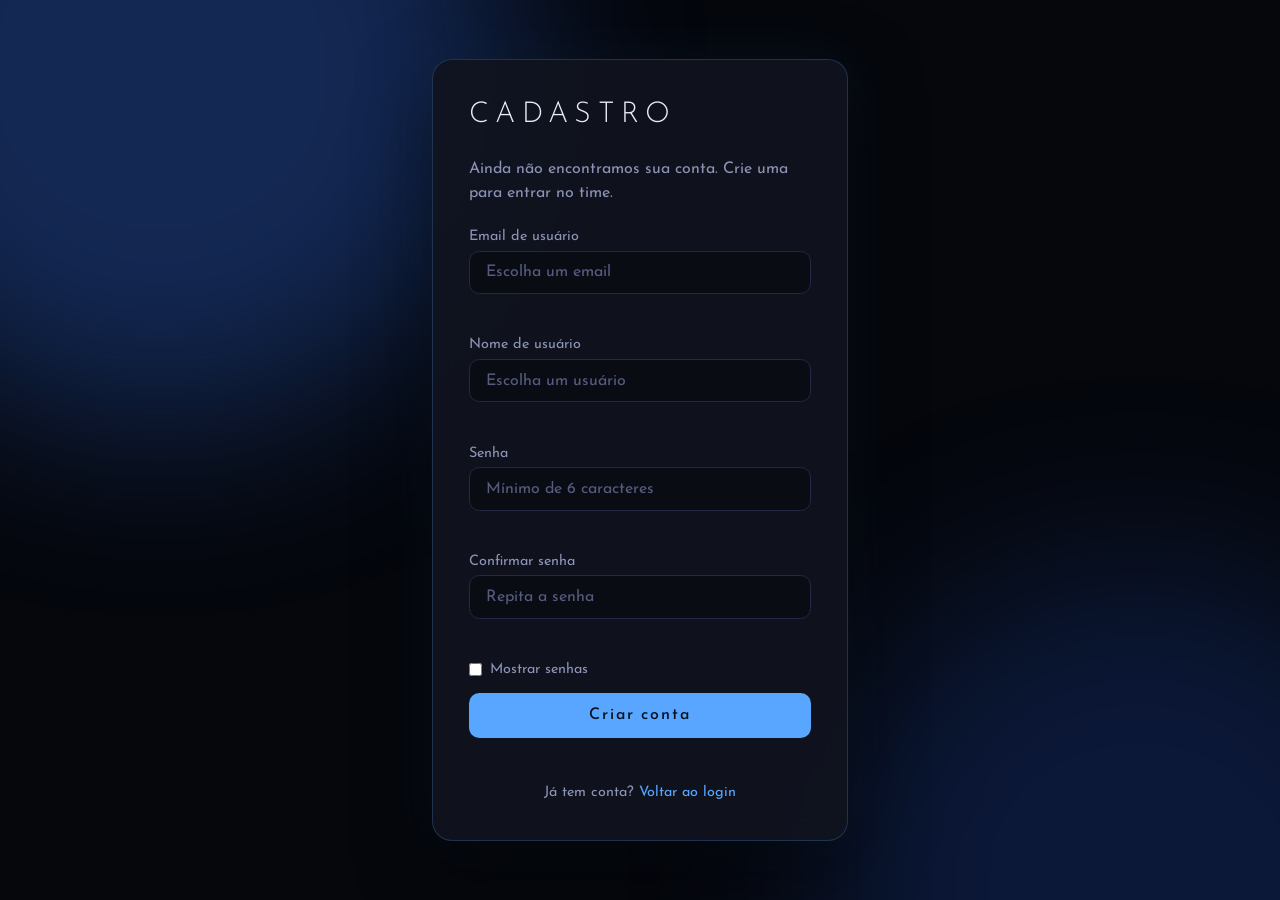
==== commit e76a2ce8: "d" ====
--- a/cadastro.html
+++ b/cadastro.html
@@ -1,95 +1,161 @@
-<!DOCTYPE html>
+<!doctype html>
 <html lang="pt-BR">
-<head>
-  <meta charset="UTF-8">
-  <meta name="viewport" content="width=device-width, initial-scale=1.0">
-  <title>Cadastro</title>
-  <link rel="preconnect" href="https://fonts.googleapis.com">
-  <link rel="preconnect" href="https://fonts.gstatic.com" crossorigin>
-  <link href="https://fonts.googleapis.com/css2?family=Josefin+Sans:wght@300;400;500;600&display=swap" rel="stylesheet">
-  <link rel="stylesheet" href="style.css">
-</head>
-<body class="plain cadastro">
-  <div class="backdrop" aria-hidden="true"></div>
+  <head>
+    <meta charset="UTF-8" />
+    <meta name="viewport" content="width=device-width, initial-scale=1.0" />
+    <title>Cadastro</title>
+    <link rel="preconnect" href="https://fonts.googleapis.com" />
+    <link rel="preconnect" href="https://fonts.gstatic.com" crossorigin />
+    <link
+      href="https://fonts.googleapis.com/css2?family=Josefin+Sans:wght@300;400;500;600&display=swap"
+      rel="stylesheet"
+    />
+    <link rel="stylesheet" href="style.css" />
+  </head>
+  <body class="plain cadastro">
+    <div class="backdrop" aria-hidden="true"></div>
 
-  <main class="login">
-    <section class="card">
-      <h2>CADASTRO</h2>
-      <p class="lead">Ainda não encontramos sua conta. Crie uma para entrar no time.</p>
+    <main class="login">
+      <section class="card">
+        <h2>CADASTRO</h2>
+        <p class="lead">
+          Ainda não encontramos sua conta. Crie uma para entrar no time.
+        </p>
 
-      <form id="form" novalidate>
-        <div class="field" id="f-user">
-          <label for="user">Nome de usuário</label>
-          <div class="input-wrap"><input id="user" type="text" autocomplete="username" placeholder="Escolha um usuário"></div>
-          <p class="error" aria-live="polite"></p>
-        </div>
-        <div class="field" id="f-pass">
-          <label for="pass">Senha</label>
-          <div class="input-wrap"><input id="pass" type="password" autocomplete="new-password" placeholder="Mínimo de 6 caracteres"></div>
-          <p class="error" aria-live="polite"></p>
-        </div>
-        <div class="field" id="f-pass2">
-          <label for="pass2">Confirmar senha</label>
-          <div class="input-wrap"><input id="pass2" type="password" autocomplete="new-password" placeholder="Repita a senha"></div>
-          <p class="error" aria-live="polite"></p>
-        </div>
+        <form id="form" novalidate>
+          <div class="field" id="f-email">
+            <label for="user">Email de usuário</label>
+            <div class="input-wrap">
+              <input
+                id="email"
+                type="email"
+                autocomplete="email"
+                placeholder="Escolha um email"
+              />
+            </div>
+            <p class="error" aria-live="polite"></p>
+          </div>
+          <div class="field" id="f-user">
+            <label for="user">Nome de usuário</label>
+            <div class="input-wrap">
+              <input
+                id="user"
+                type="text"
+                autocomplete="username"
+                placeholder="Escolha um usuário"
+              />
+            </div>
+            <p class="error" aria-live="polite"></p>
+          </div>
+          <div class="field" id="f-pass">
+            <label for="pass">Senha</label>
+            <div class="input-wrap">
+              <input
+                id="pass"
+                type="password"
+                autocomplete="new-password"
+                placeholder="Mínimo de 6 caracteres"
+              />
+            </div>
+            <p class="error" aria-live="polite"></p>
+          </div>
+          <div class="field" id="f-pass2">
+            <label for="pass2">Confirmar senha</label>
+            <div class="input-wrap">
+              <input
+                id="pass2"
+                type="password"
+                autocomplete="new-password"
+                placeholder="Repita a senha"
+              />
+            </div>
+            <p class="error" aria-live="polite"></p>
+          </div>
 
-        <label class="check"><input type="checkbox" id="show"> Mostrar senhas</label>
+          <label class="check"
+            ><input type="checkbox" id="show" /> Mostrar senhas</label
+          >
 
-        <button type="submit" class="btn" id="btn">Criar conta</button>
-        <p class="status" id="status" aria-live="polite"></p>
-        <p class="alt">Já tem conta? <a href="login.html">Voltar ao login</a></p>
-      </form>
-    </section>
-  </main>
+          <button type="submit" class="btn" id="btn">Criar conta</button>
+          <p class="status" id="status" aria-live="polite"></p>
+          <p class="alt">
+            Já tem conta? <a href="login.html">Voltar ao login</a>
+          </p>
+        </form>
+      </section>
+    </main>
 
-  <script src="auth.js"></script>
-  <script>
-    const $ = (id) => document.getElementById(id);
-    const status = $('status'), btn = $('btn');
+    <script src="auth.js"></script>
+    <script>
+      const $ = (id) => document.getElementById(id);
+      const status = $("status"),
+        btn = $("btn");
 
-    const q = new URLSearchParams(location.search);
-    if (q.get('usuario')) $('user').value = q.get('usuario');
+      const q = new URLSearchParams(location.search);
+      if (q.get("usuario")) $("user").value = q.get("usuario");
 
-    function showError(id, msg) {
-      const field = $(id).closest('.field');
-      field.classList.toggle('invalid', !!msg);
-      field.querySelector('.error').textContent = msg || '';
-    }
-    ['user', 'pass', 'pass2'].forEach((id) => $(id).addEventListener('input', () => showError(id, '')));
+      function showError(id, msg) {
+        const field = $(id).closest(".field");
+        field.classList.toggle("invalid", !!msg);
+        field.querySelector(".error").textContent = msg || "";
+      }
+      ["user", "email", "pass", "pass2"].forEach((id) =>
+        $(id).addEventListener("input", () => showError(id, "")),
+      );
 
-    $('show').addEventListener('change', (e) => {
-      $('pass').type = $('pass2').type = e.target.checked ? 'text' : 'password';
-    });
+      $("show").addEventListener("change", (e) => {
+        $("pass").type = $("pass2").type = e.target.checked
+          ? "text"
+          : "password";
+      });
 
-    $('form').addEventListener('submit', async (e) => {
-      e.preventDefault();
-      status.textContent = '';
-      const user = $('user').value.trim(), pass = $('pass').value, pass2 = $('pass2').value;
+      $("form").addEventListener("submit", async (e) => {
+        e.preventDefault();
+        status.textContent = "";
+        const user = $("user").value.trim(),
+          email = $("email").value.trim(),
+          pass = $("pass").value,
+          pass2 = $("pass2").value;
 
-      const errU = user.length < 3 ? 'Use pelo menos 3 caracteres.' : '';
-      const errP = pass.length < 6 ? 'Use pelo menos 6 caracteres.' : '';
-      const errP2 = pass2 !== pass ? 'As senhas não conferem.' : '';
-      showError('user', errU); showError('pass', errP); showError('pass2', errP2);
-      if (errU || errP || errP2) { $(errU ? 'user' : errP ? 'pass' : 'pass2').focus(); return; }
+        const errU = user.length < 3 ? "Use pelo menos 3 caracteres." : "";
+        const errE = !email.match(/^[^\s@]+@[^\s@]+\.[^\s@]+$/)
+          ? "Email inválido."
+          : "";
+        const errP = pass.length < 6 ? "Use pelo menos 6 caracteres." : "";
+        const errP2 = pass2 !== pass ? "As senhas não conferem." : "";
+        showError("user", errU);
+        showError("email", errE);
+        showError("pass", errP);
+        showError("pass2", errP2);
+        if (errU || errE || errP || errP2) {
+          $(errU ? "user" : errE ? "email" : errP ? "pass" : "pass2").focus();
+          return;
+        }
 
-      btn.disabled = true;
-      const result = await Auth.register(user, pass);
+        btn.disabled = true;
+        const result = await Auth.register(user, email, pass);
 
-      if (result === 'exists') {
-        btn.disabled = false;
-        showError('user', 'Esse usuário já existe. Volte ao login.');
-        $('user').focus();
-        return;
-      }
-      if (result !== 'ok') {
-        btn.disabled = false;
-        status.textContent = 'Não foi possível salvar a conta neste navegador.';
-        return;
-      }
-      status.textContent = 'Conta criada! Levando você ao login…';
-      setTimeout(() => location.assign('login.html?cadastrado=1&usuario=' + encodeURIComponent(user)), 1200);
-    });
-  </script>
-</body>
-</html>+        if (result === "exists") {
+          btn.disabled = false;
+          showError("user", "Esse usuário já existe. Volte ao login.");
+          $("user").focus();
+          return;
+        }
+        if (result !== "ok") {
+          btn.disabled = false;
+          status.textContent =
+            "Não foi possível salvar a conta neste navegador.";
+          return;
+        }
+        status.textContent = "Conta criada! Levando você ao login…";
+        setTimeout(
+          () =>
+            location.assign(
+              "login.html?cadastrado=1&usuario=" + encodeURIComponent(user),
+            ),
+          1200,
+        );
+      });
+    </script>
+  </body>
+</html>
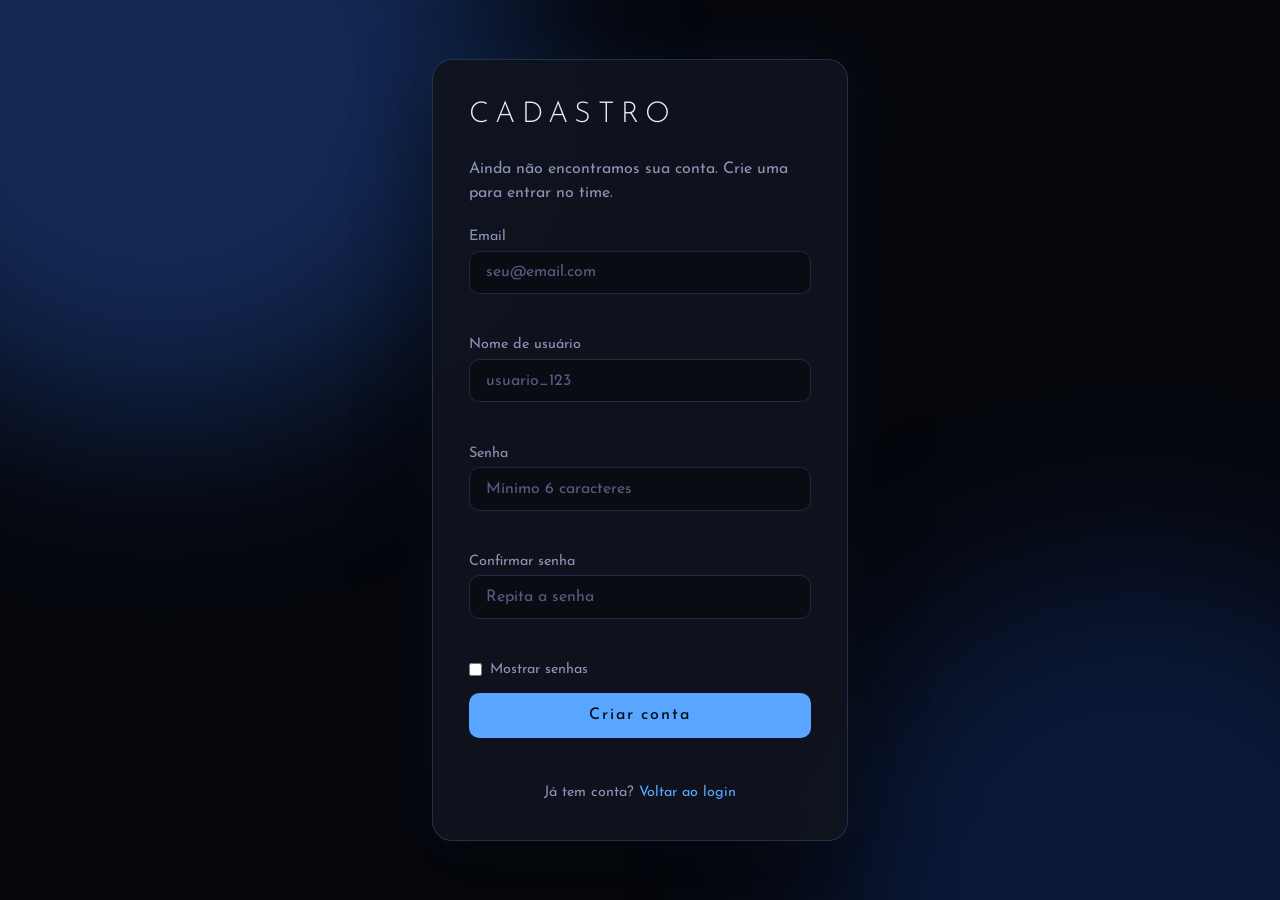
==== commit 86c1dbb3: "e2" ====
--- a/cadastro.html
+++ b/cadastro.html
@@ -1,161 +1,175 @@
-<!doctype html>
+<!DOCTYPE html>
 <html lang="pt-BR">
-  <head>
-    <meta charset="UTF-8" />
-    <meta name="viewport" content="width=device-width, initial-scale=1.0" />
-    <title>Cadastro</title>
-    <link rel="preconnect" href="https://fonts.googleapis.com" />
-    <link rel="preconnect" href="https://fonts.gstatic.com" crossorigin />
-    <link
-      href="https://fonts.googleapis.com/css2?family=Josefin+Sans:wght@300;400;500;600&display=swap"
-      rel="stylesheet"
-    />
-    <link rel="stylesheet" href="style.css" />
-  </head>
-  <body class="plain cadastro">
-    <div class="backdrop" aria-hidden="true"></div>
-
-    <main class="login">
-      <section class="card">
-        <h2>CADASTRO</h2>
-        <p class="lead">
-          Ainda não encontramos sua conta. Crie uma para entrar no time.
-        </p>
-
-        <form id="form" novalidate>
-          <div class="field" id="f-email">
-            <label for="user">Email de usuário</label>
-            <div class="input-wrap">
-              <input
-                id="email"
-                type="email"
-                autocomplete="email"
-                placeholder="Escolha um email"
-              />
-            </div>
-            <p class="error" aria-live="polite"></p>
+<head>
+  <meta charset="UTF-8">
+  <meta name="viewport" content="width=device-width, initial-scale=1.0">
+  <title>Cadastro</title>
+  
+  <link rel="preconnect" href="https://fonts.googleapis.com">
+  <link rel="preconnect" href="https://fonts.gstatic.com" crossorigin>
+  <link href="https://fonts.googleapis.com/css2?family=Josefin+Sans:wght@300;400;500;600&display=swap" rel="stylesheet">
+  <link rel="stylesheet" href="style.css">
+</head>
+<body class="plain cadastro">
+  <div class="backdrop" aria-hidden="true"></div>
+  
+  <main class="login">
+    <section class="card">
+      <h2>CADASTRO</h2>
+      <p class="lead">Ainda não encontramos sua conta. Crie uma para entrar no time.</p>
+      
+      <form id="signup-form" novalidate>
+        <div class="field" id="f-email">
+          <label for="email">Email</label>
+          <div class="input-wrap">
+            <input id="email" type="email" autocomplete="email" placeholder="seu@email.com">
           </div>
-          <div class="field" id="f-user">
-            <label for="user">Nome de usuário</label>
-            <div class="input-wrap">
-              <input
-                id="user"
-                type="text"
-                autocomplete="username"
-                placeholder="Escolha um usuário"
-              />
-            </div>
-            <p class="error" aria-live="polite"></p>
+          <p class="error" aria-live="polite"></p>
+        </div>
+        
+        <div class="field" id="f-user">
+          <label for="user">Nome de usuário</label>
+          <div class="input-wrap">
+            <input id="user" type="text" autocomplete="username" placeholder="usuario_123">
           </div>
-          <div class="field" id="f-pass">
-            <label for="pass">Senha</label>
-            <div class="input-wrap">
-              <input
-                id="pass"
-                type="password"
-                autocomplete="new-password"
-                placeholder="Mínimo de 6 caracteres"
-              />
-            </div>
-            <p class="error" aria-live="polite"></p>
+          <p class="error" aria-live="polite"></p>
+        </div>
+        
+        <div class="field" id="f-pass">
+          <label for="pass">Senha</label>
+          <div class="input-wrap">
+            <input id="pass" type="password" autocomplete="new-password" placeholder="Mínimo 6 caracteres">
           </div>
-          <div class="field" id="f-pass2">
-            <label for="pass2">Confirmar senha</label>
-            <div class="input-wrap">
-              <input
-                id="pass2"
-                type="password"
-                autocomplete="new-password"
-                placeholder="Repita a senha"
-              />
-            </div>
-            <p class="error" aria-live="polite"></p>
+          <p class="error" aria-live="polite"></p>
+        </div>
+        
+        <div class="field" id="f-pass2">
+          <label for="pass2">Confirmar senha</label>
+          <div class="input-wrap">
+            <input id="pass2" type="password" autocomplete="new-password" placeholder="Repita a senha">
           </div>
-
-          <label class="check"
-            ><input type="checkbox" id="show" /> Mostrar senhas</label
-          >
-
-          <button type="submit" class="btn" id="btn">Criar conta</button>
-          <p class="status" id="status" aria-live="polite"></p>
-          <p class="alt">
-            Já tem conta? <a href="login.html">Voltar ao login</a>
-          </p>
-        </form>
-      </section>
-    </main>
-
-    <script src="auth.js"></script>
-    <script>
+          <p class="error" aria-live="polite"></p>
+        </div>
+        
+        <label class="check">
+          <input type="checkbox" id="show-passwords"> Mostrar senhas
+        </label>
+        
+        <button type="submit" class="btn" id="btn-signup">Criar conta</button>
+        <p class="status" id="status-signup" aria-live="polite"></p>
+        <p class="alt">Já tem conta? <a href="index.html">Voltar ao login</a></p>
+      </form>
+    </section>
+  </main>
+  
+  <div data-page-transition></div>
+  
+  <script src="auth.js"></script>
+  <script src="form-handler.js"></script>
+  <script src="page-transitions.js"></script>
+  <script>
+    (() => {
       const $ = (id) => document.getElementById(id);
-      const status = $("status"),
-        btn = $("btn");
-
-      const q = new URLSearchParams(location.search);
-      if (q.get("usuario")) $("user").value = q.get("usuario");
-
-      function showError(id, msg) {
-        const field = $(id).closest(".field");
-        field.classList.toggle("invalid", !!msg);
-        field.querySelector(".error").textContent = msg || "";
+      
+      // DOM Elements
+      const form = $('signup-form');
+      const emailInput = $('email');
+      const userInput = $('user');
+      const passInput = $('pass');
+      const pass2Input = $('pass2');
+      const showPasswordsCheckbox = $('show-passwords');
+      const btnSignup = $('btn-signup');
+      const statusMsg = $('status-signup');
+      
+      // Initialize
+      function initialize() {
+        setupFormValidation();
+        setupPasswordToggle();
+        handleURLParams();
       }
-      ["user", "email", "pass", "pass2"].forEach((id) =>
-        $(id).addEventListener("input", () => showError(id, "")),
-      );
-
-      $("show").addEventListener("change", (e) => {
-        $("pass").type = $("pass2").type = e.target.checked
-          ? "text"
-          : "password";
-      });
-
-      $("form").addEventListener("submit", async (e) => {
+      
+      function setupFormValidation() {
+        FormHandler.setupFieldListeners(['email', 'user', 'pass', 'pass2']);
+        form.addEventListener('submit', handleSignupSubmit);
+      }
+      
+      function setupPasswordToggle() {
+        showPasswordsCheckbox.addEventListener('change', (e) => {
+          const type = e.target.checked ? 'text' : 'password';
+          passInput.type = type;
+          pass2Input.type = type;
+        });
+      }
+      
+      async function handleSignupSubmit(e) {
         e.preventDefault();
-        status.textContent = "";
-        const user = $("user").value.trim(),
-          email = $("email").value.trim(),
-          pass = $("pass").value,
-          pass2 = $("pass2").value;
-
-        const errU = user.length < 3 ? "Use pelo menos 3 caracteres." : "";
-        const errE = !email.match(/^[^\s@]+@[^\s@]+\.[^\s@]+$/)
-          ? "Email inválido."
-          : "";
-        const errP = pass.length < 6 ? "Use pelo menos 6 caracteres." : "";
-        const errP2 = pass2 !== pass ? "As senhas não conferem." : "";
-        showError("user", errU);
-        showError("email", errE);
-        showError("pass", errP);
-        showError("pass2", errP2);
-        if (errU || errE || errP || errP2) {
-          $(errU ? "user" : errE ? "email" : errP ? "pass" : "pass2").focus();
+        statusMsg.textContent = '';
+        
+        // Validate
+        const emailValid = FormHandler.validateField('email', FormHandler.validators.email);
+        const userValid = FormHandler.validateField('user', FormHandler.validators.username);
+        const passValid = FormHandler.validateField('pass', FormHandler.validators.password);
+        const pass2Valid = FormHandler.validateField('pass2', (val) => {
+          const pass = passInput.value;
+          return val === pass ? '' : 'As senhas não conferem.';
+        });
+        
+        if (!emailValid || !userValid || !passValid || !pass2Valid) {
+          const firstInvalid = FormHandler.getFirstErrorField([
+            { fieldId: 'email', valid: emailValid },
+            { fieldId: 'user', valid: userValid },
+            { fieldId: 'pass', valid: passValid },
+            { fieldId: 'pass2', valid: pass2Valid }
+          ]);
+          $(firstInvalid).focus();
           return;
         }
-
-        btn.disabled = true;
-        const result = await Auth.register(user, email, pass);
-
-        if (result === "exists") {
-          btn.disabled = false;
-          showError("user", "Esse usuário já existe. Volte ao login.");
-          $("user").focus();
+        
+        btnSignup.disabled = true;
+        btnSignup.textContent = 'Criando conta…';
+        
+        const email = emailInput.value.trim();
+        const username = userInput.value.trim();
+        const password = passInput.value;
+        
+        const result = await Auth.register(username, email, password);
+        
+        if (result === 'exists') {
+          btnSignup.disabled = false;
+          btnSignup.textContent = 'Criar conta';
+          FormHandler.showError('user', 'Esse usuário já existe.');
+          userInput.focus();
           return;
         }
-        if (result !== "ok") {
-          btn.disabled = false;
-          status.textContent =
-            "Não foi possível salvar a conta neste navegador.";
+        
+        if (result === 'email-exists') {
+          btnSignup.disabled = false;
+          btnSignup.textContent = 'Criar conta';
+          FormHandler.showError('email', 'Este email já está cadastrado.');
+          emailInput.focus();
           return;
         }
-        status.textContent = "Conta criada! Levando você ao login…";
-        setTimeout(
-          () =>
-            location.assign(
-              "login.html?cadastrado=1&usuario=" + encodeURIComponent(user),
-            ),
-          1200,
-        );
-      });
-    </script>
-  </body>
-</html>
+        
+        if (result !== 'ok') {
+          btnSignup.disabled = false;
+          btnSignup.textContent = 'Criar conta';
+          statusMsg.textContent = 'Erro ao salvar conta. Tente novamente.';
+          return;
+        }
+        
+        statusMsg.textContent = 'Conta criada! Levando você ao login…';
+        setTimeout(() => {
+          window.location.href = 'index.html?cadastrado=1&usuario=' + encodeURIComponent(username);
+        }, 1200);
+      }
+      
+      function handleURLParams() {
+        const params = new URLSearchParams(location.search);
+        if (params.get('usuario')) userInput.value = params.get('usuario');
+      }
+      
+      initialize();
+    })();
+  </script>
+</body>
+</html>
--- a/style.css
+++ b/style.css
@@ -1,14 +1,11 @@
+/* CSS Otimizado - Login & Cadastro */
 @font-face {
   font-family: "Alvarosa";
-  src:
-    local("Alvarosa Light"),
-    url("fonts/Alvarosa-Light.woff2") format("woff2"),
-    url("fonts/Alvarosa-Light.otf") format("opentype");
+  src: local("Alvarosa Light"), url("fonts/Alvarosa-Light.woff2") format("woff2"), url("fonts/Alvarosa-Light.otf") format("opentype");
   font-weight: 300 400;
   font-style: normal;
   font-display: swap;
 }
-
 :root {
   --bg: #0a0c14;
   --panel: #11141f;
@@ -20,14 +17,23 @@
   --mark: rgb(141 147 181 / 0.45);
   --error: #ff7a8a;
   --font: "Alvarosa", "Josefin Sans", system-ui, sans-serif;
-}
-
+  --fade-duration: 500ms;
+}
 * { box-sizing: border-box; margin: 0; }
 html, body { min-height: 100%; }
 body { font-family: var(--font); color: var(--text); background: var(--bg); display: grid; }
-
+/* Page Transition Overlay */
+[data-page-transition] {
+  position: fixed;
+  inset: 0;
+  background: var(--bg);
+  opacity: 0;
+  pointer-events: none;
+  z-index: 9999;
+  transition: opacity var(--fade-duration) ease;
+}
+/* Stage - SVG Animation Area */
 .stage {
-  --mark-now: var(--mark);
   position: fixed;
   inset: 0;
   z-index: 0;
@@ -35,7 +41,7 @@
   transition: filter 0.7s ease, transform 0.7s ease;
 }
 .stage svg { display: block; width: 100%; height: 100%; overflow: visible; }
-
+/* Main Content */
 .login {
   position: relative;
   z-index: 1;
@@ -48,10 +54,10 @@
   pointer-events: none;
   transition: filter 0.7s ease, transform 0.7s ease;
 }
-
+/* SVG Color Scheme */
 #scene { --r-base: #11141f; --r-mid: #171b29; --r-light: #1d2233; --r-joint: #0a0c14; --r-stroke: #0e111a; --r-text: #2d3450; }
 #scene.on { --r-base: #1e2632; --r-mid: #2b3746; --r-light: #3b4b5e; --r-joint: #151a24; --r-stroke: #0d121a; --r-text: #8fa6c4; }
-
+/* SVG Animations */
 .mat { transition: fill 0.6s cubic-bezier(0.4, 0, 0.2, 1), stroke 0.6s cubic-bezier(0.4, 0, 0.2, 1); }
 #light-beam { opacity: 0; transition: opacity 0.6s; pointer-events: none; }
 #scene.on #light-beam { opacity: 1; }
@@ -63,19 +69,16 @@
 #scene.on #bulb-glass { fill: rgba(255, 234, 117, 0.25); }
 #visor-light { fill: #0a3a60; transition: all 0.5s; animation: pulse 2.4s ease-in-out infinite; }
 #scene.on #visor-light { fill: var(--accent); filter: drop-shadow(0 0 12px var(--accent)); animation: none; }
-
 @keyframes pulse { 50% { fill: #1c6fb8; } }
 @keyframes float { 50% { transform: translateY(-15px); } }
-
+@keyframes slideIn { from { opacity: 0; transform: translateY(10px); } to { opacity: 1; transform: translateY(0); } }
+@keyframes spin { to { transform: rotate(360deg); } }
 #foreground-group { animation: float 6s ease-in-out infinite; }
-#right-arm, #right-elbow, #right-hand, #switch-handle {
-  transition: all 0.15s cubic-bezier(0.4, 0, 0.2, 1), stroke 0.6s, fill 0.6s;
-}
+#right-arm, #right-elbow, #right-hand, #switch-handle { transition: all 0.15s cubic-bezier(0.4, 0, 0.2, 1), stroke 0.6s, fill 0.6s; }
 #robot-scale { cursor: pointer; touch-action: manipulation; -webkit-tap-highlight-color: transparent; }
 #robot-scale:focus, #robot-scale:focus-visible { outline: none; }
-
+/* Card */
 .lit .card { border-color: rgb(255 218 71 / 0.3); box-shadow: 0 0 48px rgb(255 218 71 / 0.07); }
-
 .card {
   background: rgb(17 20 31 / 0.86);
   backdrop-filter: blur(6px);
@@ -86,12 +89,11 @@
   pointer-events: none;
   transition: opacity 0.6s, border-color 0.6s, box-shadow 0.6s;
 }
-@media (min-width: 761px) {
-  .card { transform: translateX(clamp(-11rem, -12vw, -5rem)); }
-}
+@media (min-width: 761px) { .card { transform: translateX(clamp(-11rem, -12vw, -5rem)); } }
 .lit .card { opacity: 1; pointer-events: auto; }
-
-/* Frase de chamada: apagada com a luz desligada, acesa com a luz ligada */
+.card h2 { font-size: 1.8rem; font-weight: 300; letter-spacing: 0.22em; margin-bottom: 1.75rem; }
+.card p.lead { color: var(--muted); margin-bottom: 1.5rem; line-height: 1.5; }
+/* Welcome Message */
 .welcome-message {
   position: absolute;
   top: clamp(2rem, 7vh, 5rem);
@@ -115,7 +117,7 @@
 .welcome-message span { display: block; }
 .lit .welcome-message { opacity: 0.85; pointer-events: auto; }
 .lit .welcome-message:hover { opacity: 0.08; }
-
+/* Loading Overlay */
 .loading-overlay {
   position: fixed;
   inset: 0;
@@ -132,93 +134,145 @@
   transition: opacity 0.55s ease, visibility 0s linear 0.55s;
 }
 .loading-overlay p { font-size: 1rem; letter-spacing: 0.08em; }
-.loader {
-  width: 3rem; height: 3rem;
-  border: 3px solid rgb(233 235 248 / 0.22);
-  border-top-color: var(--lamp);
-  border-radius: 50%;
-  animation: spin 0.85s linear infinite;
-}
-@keyframes spin { to { transform: rotate(360deg); } }
+.loader { width: 3rem; height: 3rem; border: 3px solid rgb(233 235 248 / 0.22); border-top-color: var(--lamp); border-radius: 50%; animation: spin 0.85s linear infinite; }
 body.is-loading .stage, body.is-loading .login { filter: blur(10px); transform: scale(1.02); }
 body.is-loading .loading-overlay { opacity: 1; visibility: visible; pointer-events: auto; transition-delay: 0s; }
-
-.card h2 { font-size: 1.8rem; font-weight: 300; letter-spacing: 0.22em; margin-bottom: 1.75rem; }
+/* Form Fields */
 .field { margin-bottom: 1.25rem; }
 .field label { display: block; font-size: 0.9rem; color: var(--muted); margin-bottom: 0.4rem; }
 .input-wrap { position: relative; }
 .input-wrap input {
-  width: 100%; font: inherit; color: var(--text);
-  background: var(--bg); border: 1px solid var(--line); border-radius: 0.65rem;
-  padding: 0.8rem 1rem; transition: border-color 0.2s, box-shadow 0.2s;
+  width: 100%;
+  font: inherit;
+  color: var(--text);
+  background: var(--bg);
+  border: 1px solid var(--line);
+  border-radius: 0.65rem;
+  padding: 0.8rem 1rem;
+  transition: border-color 0.2s, box-shadow 0.2s;
 }
 .input-wrap input::placeholder { color: #565c80; }
 .input-wrap input:focus-visible { outline: none; border-color: var(--accent); box-shadow: 0 0 0 3px rgb(88 166 255 / 0.28); }
 .field.invalid input { border-color: var(--error); }
-
+/* Toggle Password */
 .toggle {
-  position: absolute; right: 0.4rem; top: 50%; transform: translateY(-50%);
-  display: grid; place-items: center; width: 2.25rem; height: 2.25rem;
-  font: inherit; color: var(--muted); background: none; border: 0; border-radius: 0.4rem; padding: 0; cursor: pointer;
+  position: absolute;
+  right: 0.4rem;
+  top: 50%;
+  transform: translateY(-50%);
+  display: grid;
+  place-items: center;
+  width: 2.25rem;
+  height: 2.25rem;
+  font: inherit;
+  color: var(--muted);
+  background: none;
+  border: 0;
+  border-radius: 0.4rem;
+  padding: 0;
+  cursor: pointer;
+  transition: color 0.2s;
 }
 .password-icon { font-size: 1.25rem; line-height: 1; }
 .password-icon-on { display: none; }
 .toggle.is-visible .password-icon-off { display: none; }
 .toggle.is-visible .password-icon-on { display: block; }
 .password-icon-off { position: relative; }
-.password-icon-off::after {
-  content: ""; position: absolute; top: 50%; left: -0.1rem; width: 1.45rem; height: 1.5px;
-  background: currentColor; transform: rotate(-45deg); transform-origin: center;
-}
-.sr-only {
-  position: absolute; width: 1px; height: 1px; padding: 0; margin: -1px;
-  overflow: hidden; clip: rect(0, 0, 0, 0); white-space: nowrap; border: 0;
-}
+.password-icon-off::after { content: ""; position: absolute; top: 50%; left: -0.1rem; width: 1.45rem; height: 1.5px; background: currentColor; transform: rotate(-45deg); transform-origin: center; }
+.sr-only { position: absolute; width: 1px; height: 1px; padding: 0; margin: -1px; overflow: hidden; clip: rect(0, 0, 0, 0); white-space: nowrap; border: 0; }
 .toggle:hover { color: var(--text); }
 .toggle:focus-visible { outline: 2px solid var(--accent); }
-
+/* Error & Status */
 .error { min-height: 1.1rem; margin-top: 0.35rem; font-size: 0.85rem; color: var(--error); }
+.status { min-height: 1.2rem; margin-top: 1rem; text-align: center; font-size: 0.9rem; color: var(--muted); }
+/* Buttons */
 .btn {
-  width: 100%; font: inherit; font-weight: 500; letter-spacing: 0.12em; color: #06101c; background: var(--accent);
-  border: 0; border-radius: 0.65rem; padding: 0.9rem 1rem; margin-top: 0.5rem; cursor: pointer;
+  width: 100%;
+  font: inherit;
+  font-weight: 500;
+  letter-spacing: 0.12em;
+  color: #06101c;
+  background: var(--accent);
+  border: 0;
+  border-radius: 0.65rem;
+  padding: 0.9rem 1rem;
+  margin-top: 0.5rem;
+  cursor: pointer;
   transition: transform 0.15s, filter 0.2s;
 }
 .btn:hover { filter: brightness(1.1); }
 .btn:active { transform: scale(0.98); }
 .btn:focus-visible { outline: 3px solid #fff; outline-offset: 2px; }
 .btn[disabled] { opacity: 0.7; cursor: progress; }
-.status { min-height: 1.2rem; margin-top: 1rem; text-align: center; font-size: 0.9rem; color: var(--muted); }
+.btn-secondary {
+  background: var(--muted);
+  color: var(--bg);
+  transition: all 0.3s ease;
+}
+.btn-secondary:hover { background: var(--text); }
+/* Checkbox */
+.check { display: flex; align-items: center; gap: 0.5rem; font-size: 0.9rem; color: var(--muted); margin-bottom: 0.5rem; cursor: pointer; }
+.check input { accent-color: var(--accent); }
+/* Links */
 .alt { margin-top: 0.75rem; text-align: center; font-size: 0.9rem; color: var(--muted); }
-.alt a { color: var(--accent); text-decoration: none; }
+.alt a { color: var(--accent); text-decoration: none; transition: text-decoration 0.2s; }
 .alt a:hover, .alt a:focus-visible { text-decoration: underline; }
-.check { display: flex; align-items: center; gap: 0.5rem; font-size: 0.9rem; color: var(--muted); margin-bottom: 0.5rem; cursor: pointer; }
-
-/* Telas simples (cadastro e menu): sem robô, cartão sempre visível */
+/* Plain Pages (Cadastro) */
 .plain .login { pointer-events: auto; }
 .plain .card { width: min(26rem, 100%); opacity: 1; pointer-events: auto; transform: none; }
-.plain .card p.lead { color: var(--muted); margin-bottom: 1.5rem; line-height: 1.5; }
-
-/* Cadastro simples: fundo preto azulado desfocado + cartão bem visível no centro */
+/* Backdrop */
 .backdrop { position: fixed; inset: 0; z-index: 0; overflow: hidden; background: #05070d; }
 .backdrop::before, .backdrop::after { content: ""; position: absolute; border-radius: 50%; filter: blur(90px); }
 .backdrop::before { width: 55vmax; height: 55vmax; left: -15vmax; top: -22vmax; background: rgb(40 90 190 / 0.4); }
 .backdrop::after { width: 50vmax; height: 50vmax; right: -14vmax; bottom: -24vmax; background: rgb(24 60 140 / 0.34); }
-
 .cadastro .card {
   background: rgb(17 20 31 / 0.92);
   backdrop-filter: blur(16px);
   border-color: rgb(88 166 255 / 0.22);
   box-shadow: 0 24px 70px rgb(0 0 0 / 0.55), 0 0 60px rgb(88 166 255 / 0.08);
 }
-
+/* Account Chooser */
+.account-chooser { animation: slideIn 0.4s ease-out; }
+.accounts-list {
+  display: grid;
+  grid-template-columns: repeat(auto-fit, minmax(250px, 1fr));
+  gap: 1rem;
+  margin: 2rem 0;
+  max-height: 400px;
+  overflow-y: auto;
+  padding-right: 0.5rem;
+}
+.accounts-list::-webkit-scrollbar { width: 6px; }
+.accounts-list::-webkit-scrollbar-track { background: transparent; }
+.accounts-list::-webkit-scrollbar-thumb { background: var(--line); border-radius: 3px; }
+.accounts-list::-webkit-scrollbar-thumb:hover { background: var(--muted); }
+.account-item {
+  display: flex;
+  flex-direction: column;
+  align-items: flex-start;
+  padding: 1.25rem;
+  border: 2px solid var(--line);
+  border-radius: 8px;
+  background: var(--panel);
+  cursor: pointer;
+  transition: all 0.3s ease;
+  text-align: left;
+  font: inherit;
+  color: inherit;
+}
+.account-item:hover { border-color: var(--lamp); background: rgb(26 32 51 / 0.6); transform: translateY(-2px); box-shadow: 0 4px 12px rgba(0, 0, 0, 0.3); }
+.account-item:focus { outline: none; border-color: var(--lamp); box-shadow: 0 0 0 3px rgba(255, 183, 3, 0.2); }
+.account-item span { font-weight: 600; font-size: 1.1rem; margin-bottom: 0.5rem; color: var(--text); }
+.account-item small { font-size: 0.875rem; color: var(--muted); word-break: break-word; }
+/* Responsive */
 @media (max-width: 760px) {
   .login { padding: 1.25rem; }
   .card { padding: 1.75rem 1.5rem; }
   .card h2 { margin-bottom: 1.25rem; }
-  .welcome-message {
-    top: auto; bottom: 1.5rem; right: 1.25rem;
-    width: min(15rem, 58vw); font-size: 1rem; letter-spacing: 2px; gap: 0.25rem;
-  }
+  .welcome-message { top: auto; bottom: 1.5rem; right: 1.25rem; width: min(15rem, 58vw); font-size: 1rem; letter-spacing: 2px; gap: 0.25rem; }
+  .accounts-list { grid-template-columns: 1fr; gap: 0.75rem; }
+  .account-item { padding: 1rem; }
+  .account-item span { font-size: 1rem; }
 }
 @media (prefers-reduced-motion: reduce) {
   #foreground-group, #visor-light, .loader { animation: none; }
